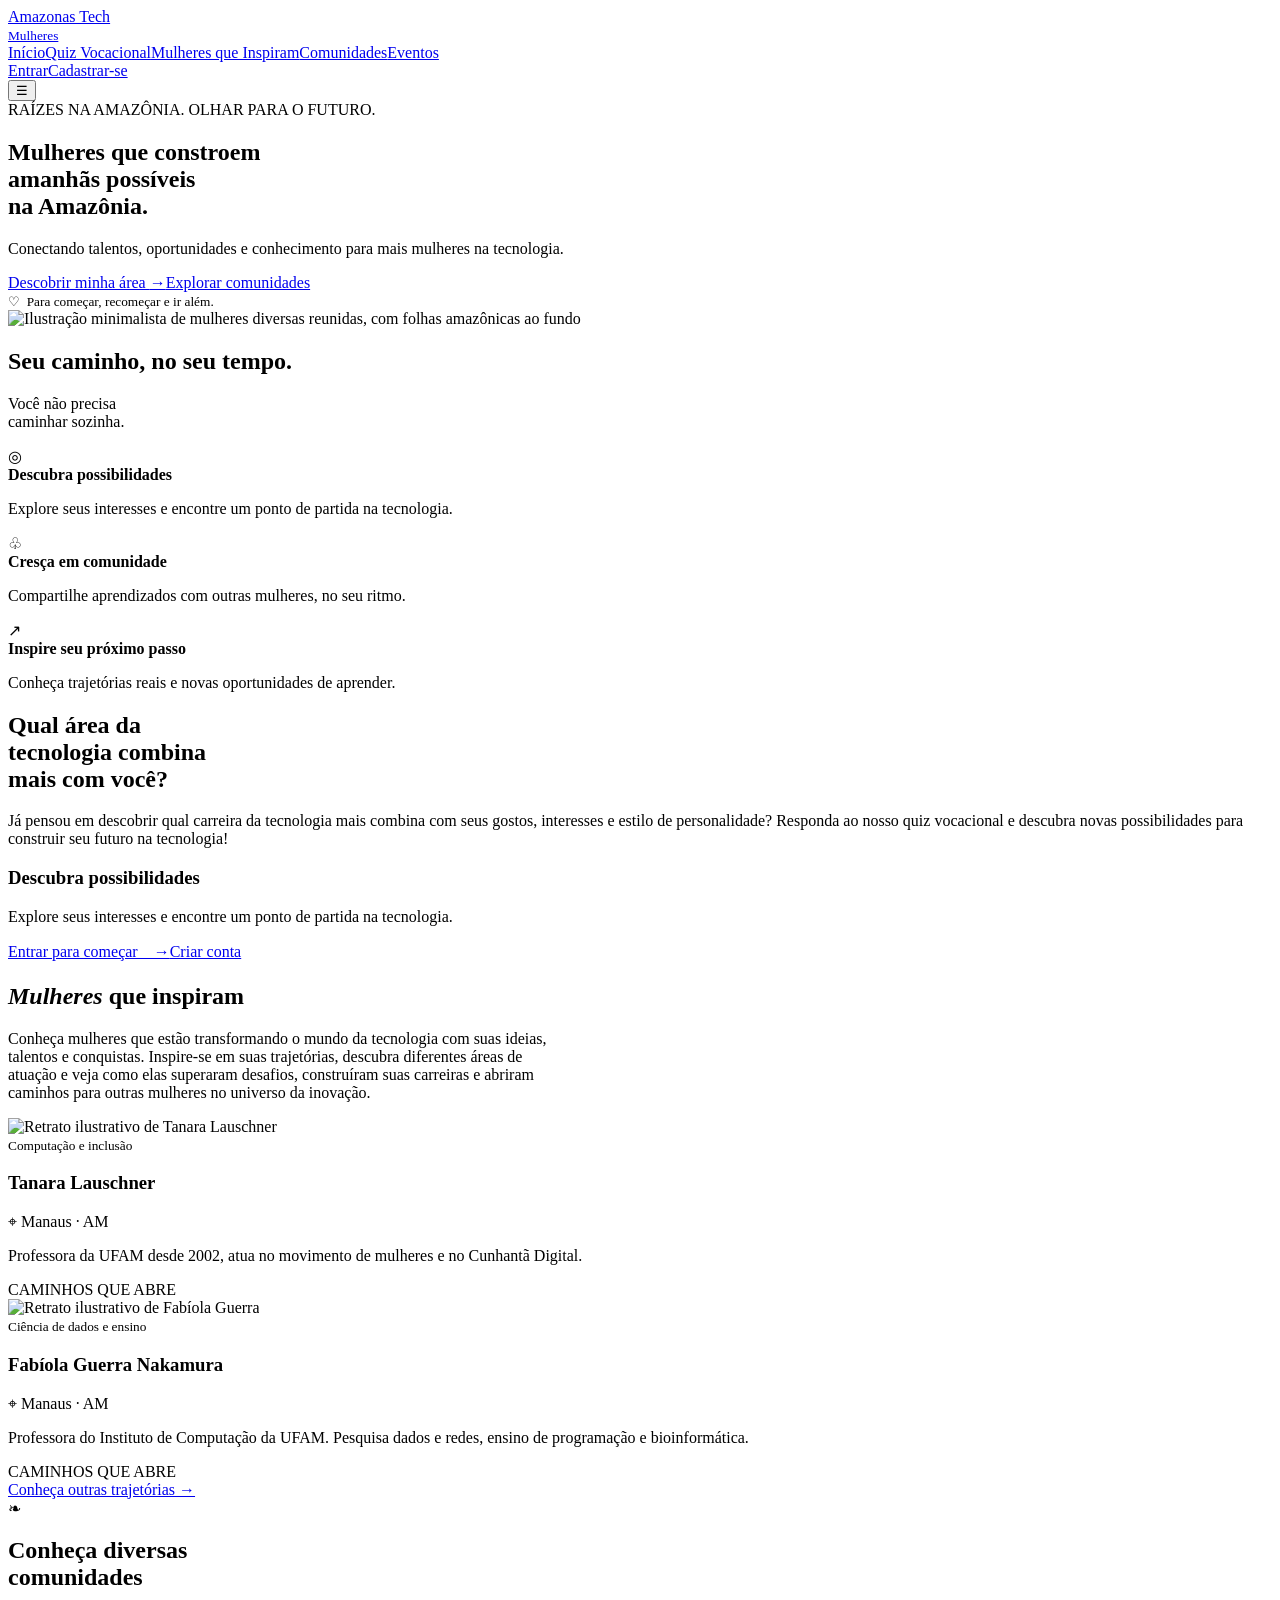
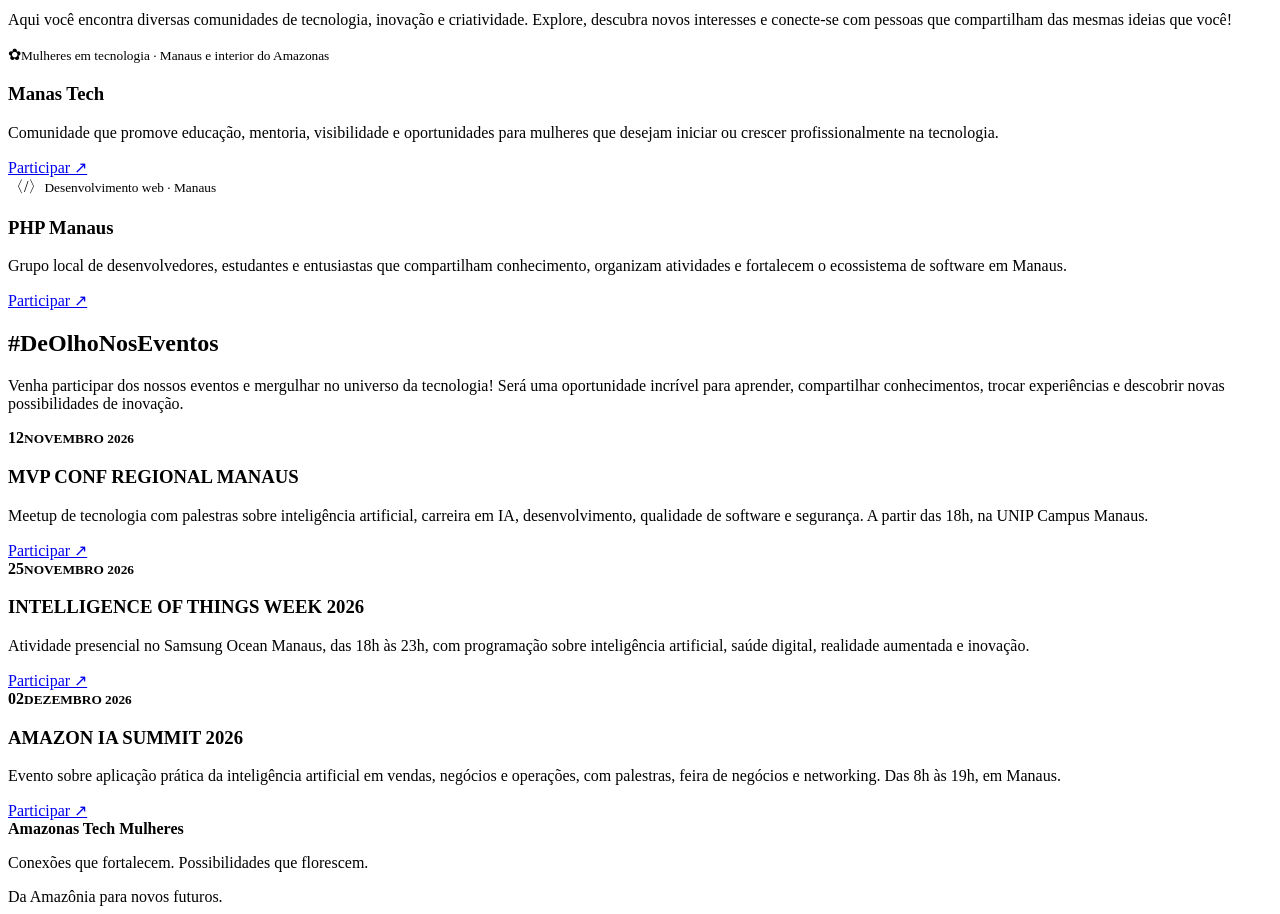
==== index.html @ 3b352f6e "Add files via upload" ====
<!DOCTYPE html>
<html lang="pt-BR">
<head>
  <meta charset="UTF-8"><meta name="viewport" content="width=device-width, initial-scale=1.0">
  <title>Amazonas Tech Mulheres</title><link rel="stylesheet" href="css/global.css">
<link rel="stylesheet" href="css/inicio.css">
  <script defer src="js/app.js"></script>
</head>
<body data-page="inicio">
<header class="site-header"><a class="brand" href="index.html" aria-label="Amazonas Tech Mulheres - início"><img src="assets/logo-mark.png" alt="" aria-hidden="true"><span class="brand-name">Amazonas Tech<br><small>Mulheres</small></span></a>
<nav class="main-nav"><a class="active" href="index.html">Início</a><a href="quiz.html">Quiz Vocacional</a><a href="mulheres.html">Mulheres que Inspiram</a><a href="comunidades.html">Comunidades</a><a href="eventos.html">Eventos</a></nav>
<div class="header-actions"><a class="login-link auth-link" href="login.html">Entrar</a><a class="btn btn-dark auth-link" href="cadastro.html">Cadastrar-se</a><button class="user-menu" hidden id="user-menu"></button></div><button class="mobile-toggle" aria-label="Abrir menu">☰</button></header>
<main>
<section class="hero-home">
  <div class="hero-copy"><span class="eyebrow">RAÍZES NA AMAZÔNIA. OLHAR PARA O FUTURO.</span><h1>Mulheres que constroem<br>amanhãs possíveis<br><strong>na Amazônia.</strong></h1><p>Conectando talentos, oportunidades e conhecimento para mais mulheres na tecnologia.</p><div class="hero-buttons"><a class="btn btn-gold" href="quiz.html">Descobrir minha área <span>→</span></a><a class="btn btn-outline" href="comunidades.html">Explorar comunidades</a></div><small class="soft-note">♡ &nbsp;Para começar, recomeçar e ir além.</small></div>
  <div class="hero-art"><img src="assets/hero-mulheres.png" alt="Ilustração minimalista de mulheres diversas reunidas, com folhas amazônicas ao fundo"></div>
</section>
<section class="path-strip"><div class="path-head"><h2>Seu caminho, no seu tempo.</h2><p>Você não precisa<br>caminhar sozinha.</p></div><div class="path-cards"><article><span>◎</span><div><b>Descubra possibilidades</b><p>Explore seus interesses e encontre um ponto de partida na tecnologia.</p></div></article><article><span>♧</span><div><b>Cresça em comunidade</b><p>Compartilhe aprendizados com outras mulheres, no seu ritmo.</p></div></article><article><span>↗</span><div><b>Inspire seu próximo passo</b><p>Conheça trajetórias reais e novas oportunidades de aprender.</p></div></article></div></section>
<section class="vocational-preview"><div><h2>Qual área da<br><strong>tecnologia</strong> combina<br>mais com <strong>você?</strong></h2><p>Já pensou em descobrir qual carreira da tecnologia mais combina com seus gostos, interesses e estilo de personalidade? Responda ao nosso quiz vocacional e descubra novas possibilidades para construir seu futuro na tecnologia!</p></div><div class="preview-card"><div><h3>Descubra possibilidades</h3><p>Explore seus interesses e encontre um ponto de partida na tecnologia.</p></div><div class="preview-actions"><a class="btn btn-dark auth-link" href="quiz.html">Entrar para começar　→</a><a class="btn btn-outline auth-link" href="cadastro.html">Criar conta</a></div></div></section>
<section class="inspire-section"><div class="section-heading"><h2><em>Mulheres</em> que inspiram</h2><p>Conheça mulheres que estão transformando o mundo da tecnologia com suas ideias,<br> talentos e conquistas. Inspire-se em suas trajetórias, descubra diferentes áreas de<br> atuação e veja como elas superaram desafios, construíram suas carreiras e abriram<br> caminhos para outras mulheres no universo da inovação.</p></div><div class="inspire-grid">
<article class="person-card"><div class="person-top"><img src="https://www.ufam.edu.br/images/Artigos/2025/06-Junho/profa_Tanara.jpg" loading="lazy" alt="Retrato ilustrativo de Tanara Lauschner"></div><div class="person-body"><small>Computação e inclusão</small><h3>Tanara Lauschner</h3><p>⌖ Manaus · AM</p><p>Professora da UFAM desde 2002, atua no movimento de mulheres e no Cunhantã Digital.</p><div class="tag-box">CAMINHOS QUE ABRE</div></div></article>
<article class="person-card"><div class="person-top"><img src="https://numeros.icomp.ufam.edu.br/public/avatar/user-17.jpg" loading="lazy" alt="Retrato ilustrativo de Fabíola Guerra"></div><div class="person-body"><small>Ciência de dados e ensino</small><h3>Fabíola Guerra Nakamura</h3><p>⌖ Manaus · AM</p><p>Professora do Instituto de Computação da UFAM. Pesquisa dados e redes, ensino de programação e bioinformática.</p><div class="tag-box">CAMINHOS QUE ABRE</div></div></article>
</div><a class="text-link" href="mulheres.html">Conheça outras trajetórias →</a></section>
<section class="community-feature botanical-panel"><div class="feature-leaf">❧</div><div class="feature-copy"><h2>Conheça <strong>diversas</strong><br>comunidades</h2><p>Aqui você encontra diversas comunidades de tecnologia, inovação e criatividade. Explore, descubra novos interesses e conecte-se com pessoas que compartilham das mesmas ideias que você!</p></div><div class="mini-community"><article><span>✿</span><small>Mulheres em tecnologia · Manaus e interior do Amazonas</small><h3>Manas Tech</h3><p>Comunidade que promove educação, mentoria, visibilidade e oportunidades para mulheres que desejam iniciar ou crescer profissionalmente na tecnologia.</p><a href="https://manastech.com.br/" target="_blank" rel="noopener">Participar ↗</a></article><article><span>〈/〉</span><small>Desenvolvimento web · Manaus</small><h3>PHP Manaus</h3><p>Grupo local de desenvolvedores, estudantes e entusiastas que compartilham conhecimento, organizam atividades e fortalecem o ecossistema de software em Manaus.</p><a href="https://phpmanaus.com.br/" target="_blank" rel="noopener">Participar ↗</a></article></div></section>
<section class="events-feature botanical-panel"><div class="events-title"><h2>#DeOlho<span>NosEventos</span></h2><p>Venha participar dos nossos eventos e mergulhar no universo da tecnologia! Será uma oportunidade incrível para aprender, compartilhar conhecimentos, trocar experiências e descobrir novas possibilidades de inovação.</p></div><div class="event-ribbon"><b>12<small>NOVEMBRO 2026</small></b><div><h3>MVP CONF REGIONAL MANAUS</h3><p>Meetup de tecnologia com palestras sobre inteligência artificial, carreira em IA, desenvolvimento, qualidade de software e segurança. A partir das 18h, na UNIP Campus Manaus.</p></div><a class="btn btn-dark" href="https://portal.mvpconf.com.br/regional/manaus/novembro-2026/register" target="_blank" rel="noopener">Participar ↗</a></div><div class="event-ribbon"><b>25<small>NOVEMBRO 2026</small></b><div><h3>INTELLIGENCE OF THINGS WEEK 2026</h3><p>Atividade presencial no Samsung Ocean Manaus, das 18h às 23h, com programação sobre inteligência artificial, saúde digital, realidade aumentada e inovação.</p></div><a class="btn btn-dark" href="https://oceanbrasil.com/atividades/5330-INTELLIGENCE-OF-THINGS-WEEK-2026" target="_blank" rel="noopener">Participar ↗</a></div><div class="event-ribbon"><b>02<small>DEZEMBRO 2026</small></b><div><h3>AMAZON IA SUMMIT 2026</h3><p>Evento sobre aplicação prática da inteligência artificial em vendas, negócios e operações, com palestras, feira de negócios e networking. Das 8h às 19h, em Manaus.</p></div><a class="btn btn-dark" href="https://www.sympla.com.br/evento/amazon-ia-summit-2026/3591322" target="_blank" rel="noopener">Participar ↗</a></div></section>
</main><footer class="site-footer"><div><b>Amazonas Tech Mulheres</b><p>Conexões que fortalecem. Possibilidades que florescem.</p></div><span>Da Amazônia para novos futuros.</span></footer>
</body></html>
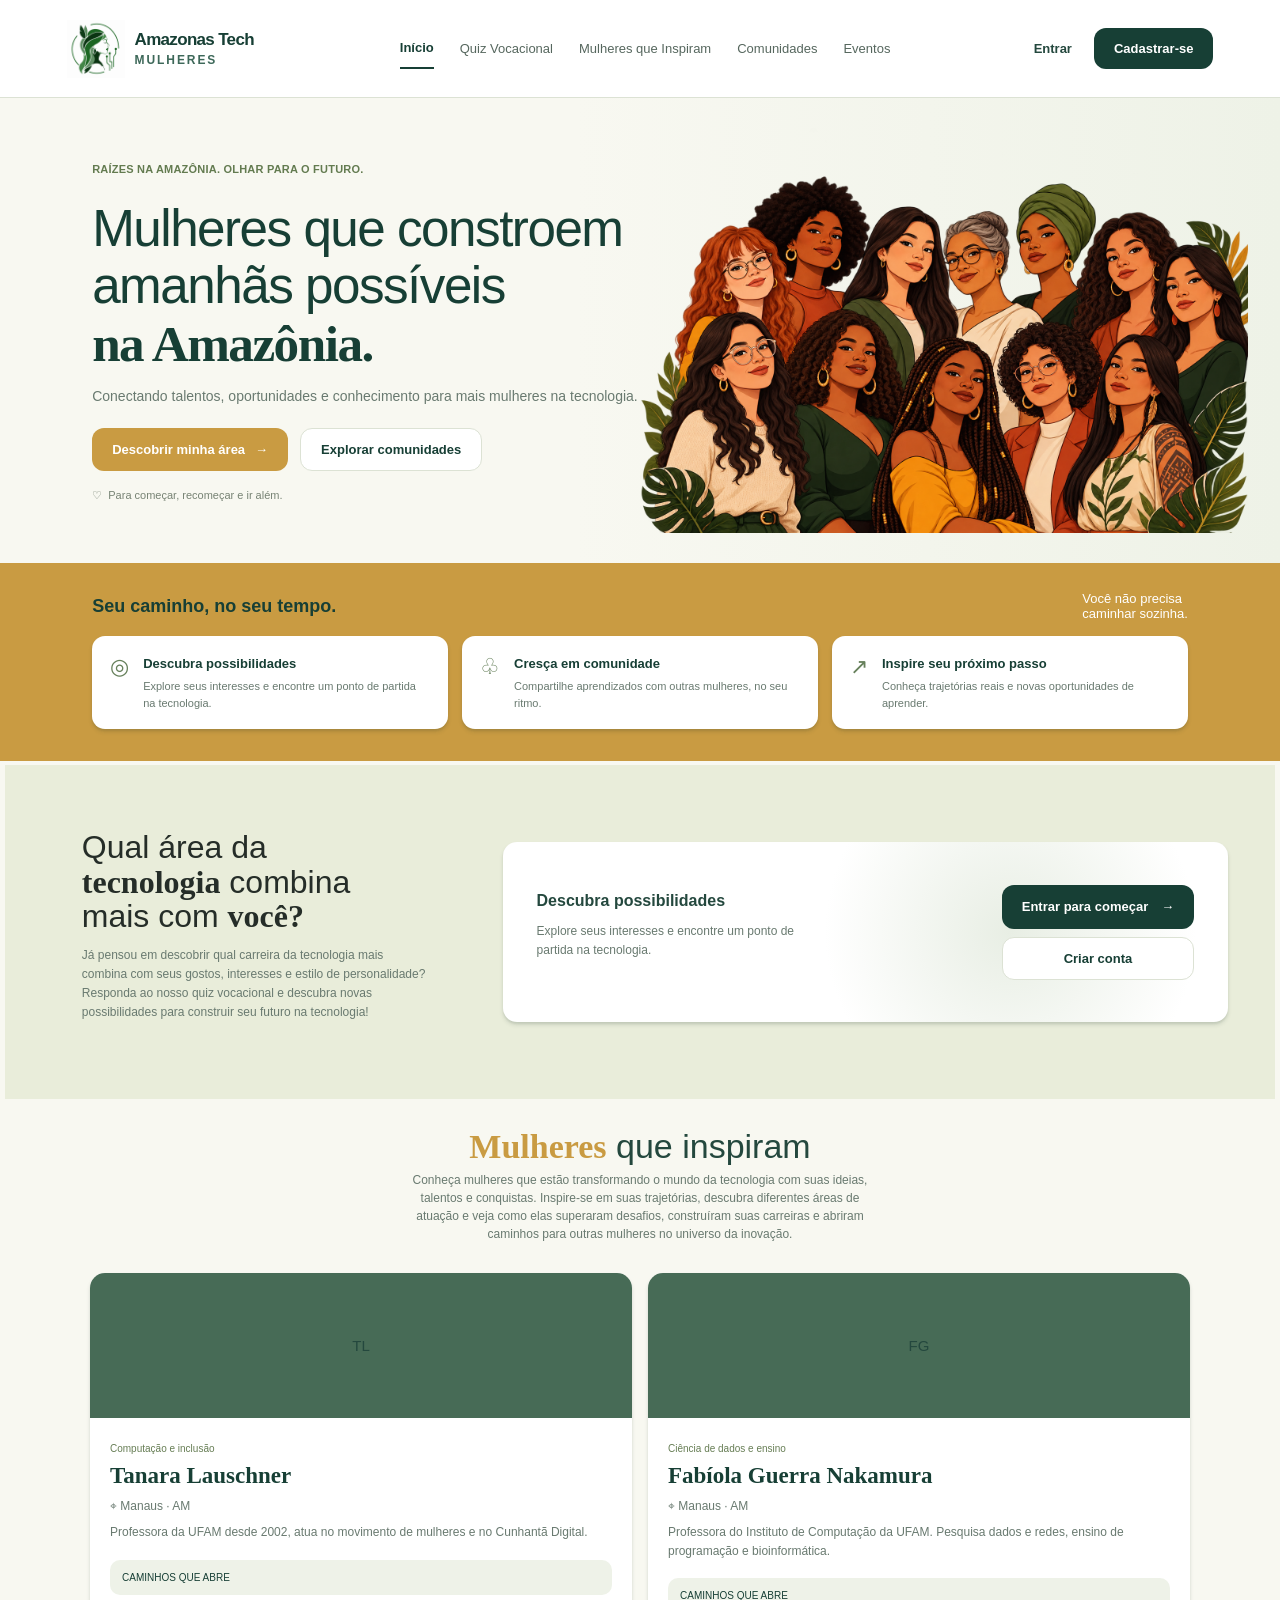
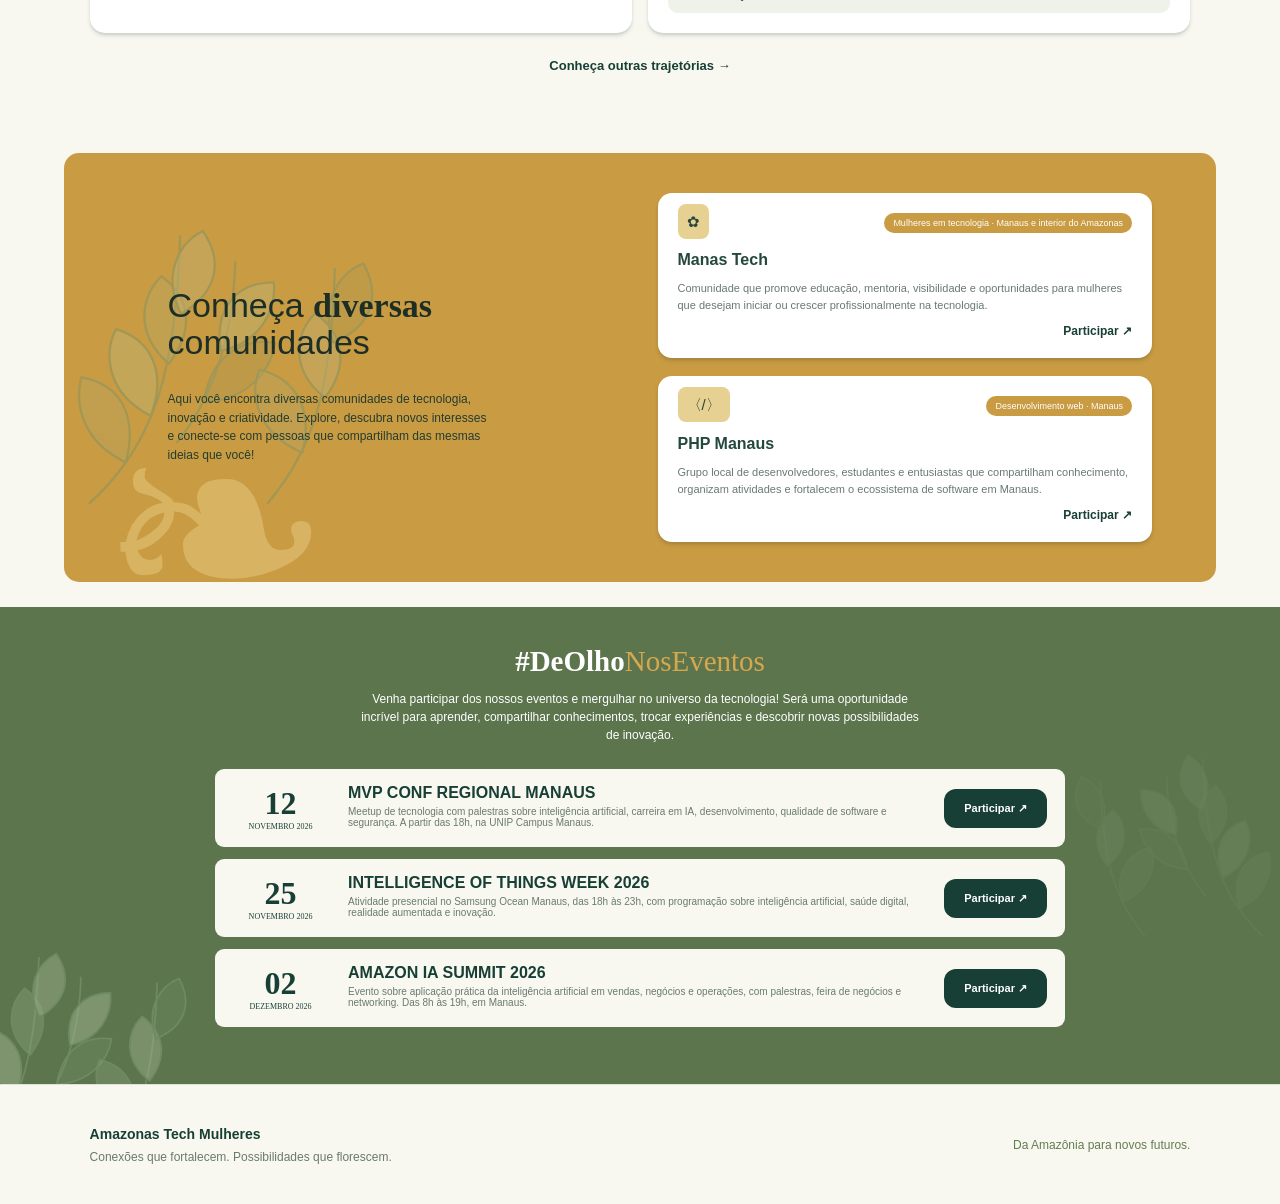
==== commit ca001214: "Add files via upload" ====
--- a/index.html
+++ b/index.html
@@ -2,18 +2,18 @@
 <html lang="pt-BR">
 <head>
   <meta charset="UTF-8"><meta name="viewport" content="width=device-width, initial-scale=1.0">
-  <title>Amazonas Tech Mulheres</title><link rel="stylesheet" href="css/global.css">
-<link rel="stylesheet" href="css/inicio.css">
-  <script defer src="js/app.js"></script>
+  <title>Amazonas Tech Mulheres</title><link rel="stylesheet" href="global.css">
+<link rel="stylesheet" href="inicio.css">
+  <script defer src="app.js"></script>
 </head>
 <body data-page="inicio">
-<header class="site-header"><a class="brand" href="index.html" aria-label="Amazonas Tech Mulheres - início"><img src="assets/logo-mark.png" alt="" aria-hidden="true"><span class="brand-name">Amazonas Tech<br><small>Mulheres</small></span></a>
+<header class="site-header"><a class="brand" href="index.html" aria-label="Amazonas Tech Mulheres - início"><img src="logo-mark.png" alt="" aria-hidden="true"><span class="brand-name">Amazonas Tech<br><small>Mulheres</small></span></a>
 <nav class="main-nav"><a class="active" href="index.html">Início</a><a href="quiz.html">Quiz Vocacional</a><a href="mulheres.html">Mulheres que Inspiram</a><a href="comunidades.html">Comunidades</a><a href="eventos.html">Eventos</a></nav>
 <div class="header-actions"><a class="login-link auth-link" href="login.html">Entrar</a><a class="btn btn-dark auth-link" href="cadastro.html">Cadastrar-se</a><button class="user-menu" hidden id="user-menu"></button></div><button class="mobile-toggle" aria-label="Abrir menu">☰</button></header>
 <main>
 <section class="hero-home">
   <div class="hero-copy"><span class="eyebrow">RAÍZES NA AMAZÔNIA. OLHAR PARA O FUTURO.</span><h1>Mulheres que constroem<br>amanhãs possíveis<br><strong>na Amazônia.</strong></h1><p>Conectando talentos, oportunidades e conhecimento para mais mulheres na tecnologia.</p><div class="hero-buttons"><a class="btn btn-gold" href="quiz.html">Descobrir minha área <span>→</span></a><a class="btn btn-outline" href="comunidades.html">Explorar comunidades</a></div><small class="soft-note">♡ &nbsp;Para começar, recomeçar e ir além.</small></div>
-  <div class="hero-art"><img src="assets/hero-mulheres.png" alt="Ilustração minimalista de mulheres diversas reunidas, com folhas amazônicas ao fundo"></div>
+  <div class="hero-art"><img src="hero-mulheres.png" alt="Ilustração minimalista de mulheres diversas reunidas, com folhas amazônicas ao fundo"></div>
 </section>
 <section class="path-strip"><div class="path-head"><h2>Seu caminho, no seu tempo.</h2><p>Você não precisa<br>caminhar sozinha.</p></div><div class="path-cards"><article><span>◎</span><div><b>Descubra possibilidades</b><p>Explore seus interesses e encontre um ponto de partida na tecnologia.</p></div></article><article><span>♧</span><div><b>Cresça em comunidade</b><p>Compartilhe aprendizados com outras mulheres, no seu ritmo.</p></div></article><article><span>↗</span><div><b>Inspire seu próximo passo</b><p>Conheça trajetórias reais e novas oportunidades de aprender.</p></div></article></div></section>
 <section class="vocational-preview"><div><h2>Qual área da<br><strong>tecnologia</strong> combina<br>mais com <strong>você?</strong></h2><p>Já pensou em descobrir qual carreira da tecnologia mais combina com seus gostos, interesses e estilo de personalidade? Responda ao nosso quiz vocacional e descubra novas possibilidades para construir seu futuro na tecnologia!</p></div><div class="preview-card"><div><h3>Descubra possibilidades</h3><p>Explore seus interesses e encontre um ponto de partida na tecnologia.</p></div><div class="preview-actions"><a class="btn btn-dark auth-link" href="quiz.html">Entrar para começar　→</a><a class="btn btn-outline auth-link" href="cadastro.html">Criar conta</a></div></div></section>
--- a/global.css
+++ b/global.css
@@ -0,0 +1,147 @@
+/* Estilos compartilhados */
+@import url("https://fonts.googleapis.com/css2?family=DM+Sans:wght@400;500;600;700&family=Playfair+Display:wght@700;800&display=swap");
+
+:root {--cream:#f8f8f1;--green:#173f35;--green2:#3d6859;--sage:#819b70;--pale:#e9edda;--gold:#c99b42;--gold-dark:#bd841d;--text:#24483e;--muted:#697a70;--line:#dce2d4;--white:#fff;--shadow:0 3px 4px #172e261f,0 2px 2px #172e2614}
+
+* {box-sizing:border-box}
+
+html {scroll-behavior:smooth}
+
+body {margin:0;background:var(--cream);color:var(--text);font-family:"DM Sans",Arial,sans-serif;font-size:15px}
+
+a {color:inherit;text-decoration:none}
+
+button,
+input {font:inherit}
+
+.site-header {height:98px;background:#fff;border-bottom:1px solid var(--line);display:flex;align-items:center;justify-content:space-between;padding:0 5.2%;gap:25px;position:relative;z-index:5}
+
+.brand {display:flex;align-items:center;gap:10px;min-width:190px;max-width:230px;color:var(--green);flex:none}
+
+.brand img {display:block;width:58px;height:58px;flex:none;object-fit:contain}
+
+.brand-name {font-family:"DM Sans",Arial,sans-serif;font-size:17px;line-height:1.05;font-weight:800;letter-spacing:-.04em;color:var(--green);white-space:nowrap}
+.brand-name small {display:block;font-size:12px;letter-spacing:.16em;text-transform:uppercase;font-weight:700;margin-top:5px;color:var(--green2)}
+
+.main-nav {display:flex;align-items:center;gap:26px}
+
+.main-nav a {font-size:13px;color:#56675e;padding:12px 0;white-space:nowrap}
+
+.main-nav a.active {font-weight:700;color:var(--green);border-bottom:2px solid var(--green)}
+
+.header-actions {display:flex;align-items:center;gap:22px;white-space:nowrap}
+
+.login-link {font-weight:600;font-size:13px}
+
+.btn {border:0;border-radius:12px;padding:13px 20px;display:inline-flex;align-items:center;justify-content:center;gap:10px;font-weight:600;font-size:13px;cursor:pointer;transition:.2s}
+
+.btn:hover {transform:translateY(-1px);filter:brightness(.98)}
+
+.btn-dark {background:var(--green);color:white}
+
+.btn-gold {background:var(--gold);color:#fff}
+
+.btn-outline {background:#fff;color:var(--green);border:1px solid var(--line)}
+
+.btn-sage {background:#819b70;color:#102c23}
+
+.btn-block {width:100%;margin-top:12px}
+
+.user-menu {border:0;background:var(--pale);color:var(--green);padding:12px 18px;border-radius:30px;font-weight:700;cursor:pointer;white-space:nowrap}
+.site-header.is-authenticated .header-actions > .auth-link {display:none}
+.site-header.is-authenticated .header-actions {margin-left:auto}
+.user-menu:hover {background:#dfe7d1}
+
+.mobile-toggle {display:none;background:none;border:0;font-size:25px;color:var(--green)}
+
+.eyebrow {font-size:11px;font-weight:700;color:#637b50;letter-spacing:.02em}
+
+.site-footer {min-height:120px;border-top:1px solid var(--line);display:flex;justify-content:space-between;align-items:center;padding:25px 7%;color:var(--muted);font-size:12px}
+
+.site-footer b {font-size:14px;color:var(--green)}
+
+.site-footer p {margin:8px 0 0}
+
+.site-footer>span {color:#637c50}
+
+h1 strong,
+h2 strong {font-family:"Playfair Display",serif;font-weight:800}
+
+.hero-buttons {display:flex;gap:12px;margin-top:24px}
+
+.soft-note {display:block;margin-top:18px;color:#778374;font-size:11px}
+
+.person-card {background:#fff;border-radius:15px;overflow:hidden;box-shadow:var(--shadow)}
+
+.person-top {height:145px;background:#476b56;display:flex;justify-content:center;align-items:center}
+
+.person-top img {width:112px;height:112px;object-fit:cover;border-radius:50%;border:3px solid #fff}
+
+.person-body {padding:20px}
+
+.person-body>small {font-size:10px;color:#667d54}
+
+.person-body h3 {font-family:"Playfair Display",serif;font-size:23px;margin:8px 0;color:var(--green)}
+
+.person-body p {font-size:12px;line-height:1.55;color:var(--muted);margin:7px 0}
+
+.tag-box {background:#eef2e8;border-radius:10px;padding:12px;margin-top:18px;font-size:10px;color:var(--green)}
+
+.tag-box p {margin-bottom:0;color:var(--text)}
+
+.pill {display:inline-block;border-radius:30px;background:#dfe8d7;padding:9px 14px;font-size:12px;font-weight:700;color:#637b50}
+
+.notice {background:#f8efd8;color:#8a5b12;border-radius:12px;padding:16px;font-size:12px;line-height:1.5;margin-top:20px}
+
+.progress-track {grid-column:1/-1;height:6px;border-radius:10px;background:#dce2d4;overflow:hidden}
+
+.progress-track span {display:block;height:100%;width:4%;background:var(--gold);border-radius:10px;transition:width .2s}
+
+.answer-list {display:grid;gap:12px}
+
+.answer-option {width:100%;border:1px solid var(--line);background:#fff;border-radius:13px;padding:17px 16px;display:flex;align-items:center;gap:15px;text-align:left;color:var(--text);cursor:pointer;min-height:62px}
+
+.answer-option:before {content:"";width:20px;height:20px;border:2px solid #91a294;border-radius:50%;flex:none}
+
+.answer-option.selected {background:#fff2dc;border:1.5px solid var(--gold-dark)}
+
+.answer-option.selected:before {content:"✓";display:grid;place-items:center;background:var(--gold-dark);border-color:var(--gold-dark);color:white;font-size:13px}
+
+.gold-page-hero {background:#c8932b;color:white;padding:35px 6.5% 25px}
+
+.gold-page-hero .eyebrow {color:#fff4dc}
+
+.gold-page-hero h1 {font-size:clamp(38px,5vw,62px);font-weight:400;margin:18px 0}
+
+.gold-page-hero p {font-size:16px;margin:0;line-height:1.5}
+
+@media (max-width:1000px) {
+.site-header {padding:0 3%;gap:12px}
+.brand {min-width:0;max-width:210px}
+.main-nav {gap:12px}
+.main-nav a {font-size:11px}
+.header-actions {gap:10px}
+}
+
+@media (max-width:720px) {
+.site-header {height:76px;padding:0 5%}
+.brand img {width:48px;height:48px}
+.brand-name {font-size:15px}
+.brand-name small {font-size:10px}
+.main-nav {display:none;position:absolute;top:76px;left:0;right:0;background:white;padding:15px 6%;box-shadow:var(--shadow);flex-direction:column;align-items:flex-start}
+.main-nav.open {display:flex}
+.main-nav a {font-size:14px}
+.header-actions .login-link,
+.header-actions>.btn {display:none}
+.mobile-toggle {display:block}
+.hero-buttons {flex-wrap:wrap}
+.answer-option {font-size:13px;padding:14px}
+.gold-page-hero {padding:30px 6%}
+.gold-page-hero h1 {font-size:39px}
+.site-footer {padding:22px 6%;gap:20px;align-items:flex-start;flex-direction:column}
+.site-footer>span {font-size:11px}
+}
+
+
+/* Ícone compartilhado das telas de acesso e do quiz */
+.key-icon {width:55px;height:55px;border-radius:20px;background:#f8efd9;color:var(--gold-dark);display:grid;place-items:center;font-size:25px}
--- a/inicio.css
+++ b/inicio.css
@@ -0,0 +1,136 @@
+/* Estilos da página: inicio */
+.hero-home {min-height:465px;display:grid;grid-template-columns:1fr 1fr;align-items:center;padding:55px 7.2%;position:relative;overflow:hidden;background:linear-gradient(90deg,#f8f8f1 0%,#f8f8f1 45%,#eef2e7 100%)}
+
+.hero-copy {grid-column:1;z-index:2;max-width:610px}
+
+.hero-copy h1 {font-size:clamp(35px,4vw,52px);line-height:1.12;font-weight:400;margin:24px 0 16px;letter-spacing:-1.5px;color:var(--green)}
+
+.hero-copy p {font-size:14px;color:var(--muted);max-width:570px}
+
+.hero-art {position:absolute;inset:0 0 0 50%;display:flex;align-items:center;justify-content:center;padding:18px 2.5% 18px 0;box-sizing:border-box;z-index:1;overflow:hidden}.hero-art img{display:block;width:100%;height:100%;object-fit:contain;object-position:center center;mix-blend-mode:multiply;mask-image:none;}
+
+.leaf-illustration {display:none}
+
+.circuit {position:absolute;width:150px;height:210px;border:5px solid #8ba17b;border-left:0;border-bottom:0;border-radius:0 30px 0 0;right:5%;top:20%}
+
+.path-strip {background:var(--gold);padding:28px 7.2% 32px;color:var(--green)}
+
+.path-head {display:flex;justify-content:space-between;align-items:center}
+
+.path-head h2 {font-size:18px;margin:0}
+
+.path-head p {font-size:13px;color:#fff;margin:0}
+
+.path-cards {display:grid;grid-template-columns:repeat(3,1fr);gap:14px;margin-top:15px}
+
+.path-cards article {background:#fff;border-radius:13px;padding:18px;display:flex;gap:14px;box-shadow:var(--shadow)}
+
+.path-cards article>span {font-size:22px;color:#67815c}
+
+.path-cards b {font-size:13px}
+
+.path-cards p {font-size:11px;color:var(--muted);margin:7px 0 0;line-height:1.5}
+
+.vocational-preview {background:var(--pale);margin:4px 5px 0;padding:65px 6%;display:grid;grid-template-columns:35% 65%;gap:30px;align-items:center;min-height:330px}
+
+.vocational-preview h2 {font-size:32px;line-height:1.08;font-weight:400;color:#252d28;margin:0}
+
+.vocational-preview p {font-size:12px;color:var(--muted);line-height:1.6;max-width:350px}
+
+.preview-card {background:#fff;border-radius:14px;box-shadow:var(--shadow);min-height:180px;padding:34px;display:flex;justify-content:space-between;align-items:center;background-image:radial-gradient(circle at 70% 50%,#e8eee4 0,transparent 36%)}
+
+.preview-card h3 {font-size:16px;margin:0}
+
+.preview-card p {max-width:270px}
+
+.preview-actions {display:flex;flex-direction:column;gap:8px;min-width:180px}
+
+.inspire-section {padding:28px 6% 55px}
+
+.section-heading {text-align:center;margin-bottom:30px}
+
+.section-heading h2 {font-size:34px;font-weight:400;margin:0 0 5px}
+
+.section-heading em {font-family:"Playfair Display",serif;color:var(--gold);font-style:normal;font-weight:800}
+
+.section-heading p {font-size:12px;color:var(--muted);line-height:1.5;margin:0}
+
+.inspire-grid {display:grid;grid-template-columns:repeat(2,1fr);gap:16px;max-width:1100px;margin:auto}
+
+.text-link {display:block;text-align:center;color:var(--green);font-size:13px;font-weight:700;margin:25px}
+
+.community-feature {margin:0 5% 25px;background:var(--gold);border-radius:15px;padding:40px 5%;display:grid;grid-template-columns:1fr 1fr;gap:35px;align-items:center;position:relative;overflow:hidden}.community-feature:before{content:"";position:absolute;inset:0 auto 0 0;width:34%;background:url("folhas.svg") left center/contain no-repeat;opacity:.65;pointer-events:none}
+
+.feature-leaf {position:absolute;font-size:280px;color:#e4c77e;opacity:.55;left:3%;bottom:-110px}
+
+.feature-copy {position:relative;z-index:1;padding-left:8%}
+
+.feature-copy h2 {font-size:34px;font-weight:400;line-height:1.1;color:#1d2e26}
+
+.feature-copy p {font-size:12px;line-height:1.55;max-width:320px;color:#243d30}
+
+.mini-community {display:grid;gap:18px}
+
+.mini-community article {background:#fff;border-radius:14px;padding:20px;box-shadow:var(--shadow);position:relative}
+
+.mini-community article>span {background:#e6d092;border-radius:8px;padding:9px}
+
+.mini-community article>small {float:right;background:var(--gold);color:#fff;border-radius:15px;padding:5px 9px;font-size:9px}
+
+.mini-community h3 {font-size:16px;margin:20px 0 5px}
+
+.mini-community p {font-size:11px;color:var(--muted);line-height:1.5}
+
+.mini-community a {display:block;text-align:right;font-size:12px;font-weight:700;color:var(--green)}
+
+.events-feature {background:#5c754d url("folhas.svg") left -50px bottom -95px/300px auto no-repeat;padding:38px 8% 45px;color:#fff;position:relative}.events-feature:after{content:"";position:absolute;right:0;top:0;width:260px;height:100%;background:url("folhas.svg") right center/contain no-repeat;opacity:.28;transform:scaleX(-1);pointer-events:none}.events-feature>*{position:relative;z-index:1}
+
+.events-title {text-align:center;max-width:560px;margin:0 auto 25px}
+
+.events-title h2 {font-family:"Playfair Display",serif;font-size:29px;margin:0}
+
+.events-title h2 span {font-family:"DM Sans";font-weight:400;color:#d6a84e}
+
+.events-title p {font-size:12px;line-height:1.5}
+
+.event-ribbon {background:#f8f8f1;color:var(--green);border-radius:9px;margin:12px auto;max-width:850px;min-height:78px;display:grid;grid-template-columns:95px 1fr auto;align-items:center;gap:20px;padding:10px 18px}
+
+.event-ribbon>b {font-family:"Playfair Display";font-size:32px;text-align:center}
+
+.event-ribbon b small {display:block;font:8px "DM Sans"}
+
+.event-ribbon h3 {font-size:16px;margin:0}
+
+.event-ribbon p {font-size:10px;color:var(--muted);margin:4px 0}
+
+.event-ribbon .btn {font-size:11px}
+
+@media (max-width:720px) {
+.hero-home {min-height:auto;padding:55px 7%;grid-template-columns:1fr}.hero-art{inset:0 0 0 42%;padding:18px 2% 18px 0;opacity:.18}.hero-art img{width:100%;object-fit:contain;mask-image:none;}
+.hero-copy {grid-column:1}
+.hero-art {inset:0 0 0 42%;opacity:.18}
+.hero-copy h1 {font-size:39px}.hero-art img{object-position:65% center}
+.path-strip {padding:25px 6%}
+.path-head p {display:none}
+.path-cards {grid-template-columns:1fr}
+.vocational-preview {grid-template-columns:1fr;padding:40px 7%;gap:15px}
+.preview-card {padding:24px;display:block}
+.preview-actions {margin-top:15px}
+.inspire-grid,
+.community-feature {grid-template-columns:1fr}
+.community-feature {margin:0 4%;padding:30px 6%}
+.feature-copy {padding:0}
+.feature-leaf {font-size:150px}
+.events-feature {padding:30px 5%}
+.event-ribbon {grid-template-columns:65px 1fr;gap:10px}
+.event-ribbon .btn {grid-column:1/-1}
+}
+
+/* No celular, a ilustração das mulheres ganha um espaço próprio em vez de ficar apagada atrás do texto. */
+@media (max-width:720px) {
+ .hero-home {display:flex;flex-direction:column;align-items:stretch;gap:12px;padding:38px 7% 28px}
+ .hero-copy {max-width:none;width:100%}
+ .hero-art {position:relative;inset:auto;width:100%;height:clamp(190px,58vw,270px);padding:0;opacity:1;overflow:hidden;justify-content:center}
+ .hero-art img {width:100%;height:100%;object-fit:contain;object-position:center center;mix-blend-mode:multiply}
+ .hero-copy h1 {font-size:clamp(32px,9vw,39px)}
+}
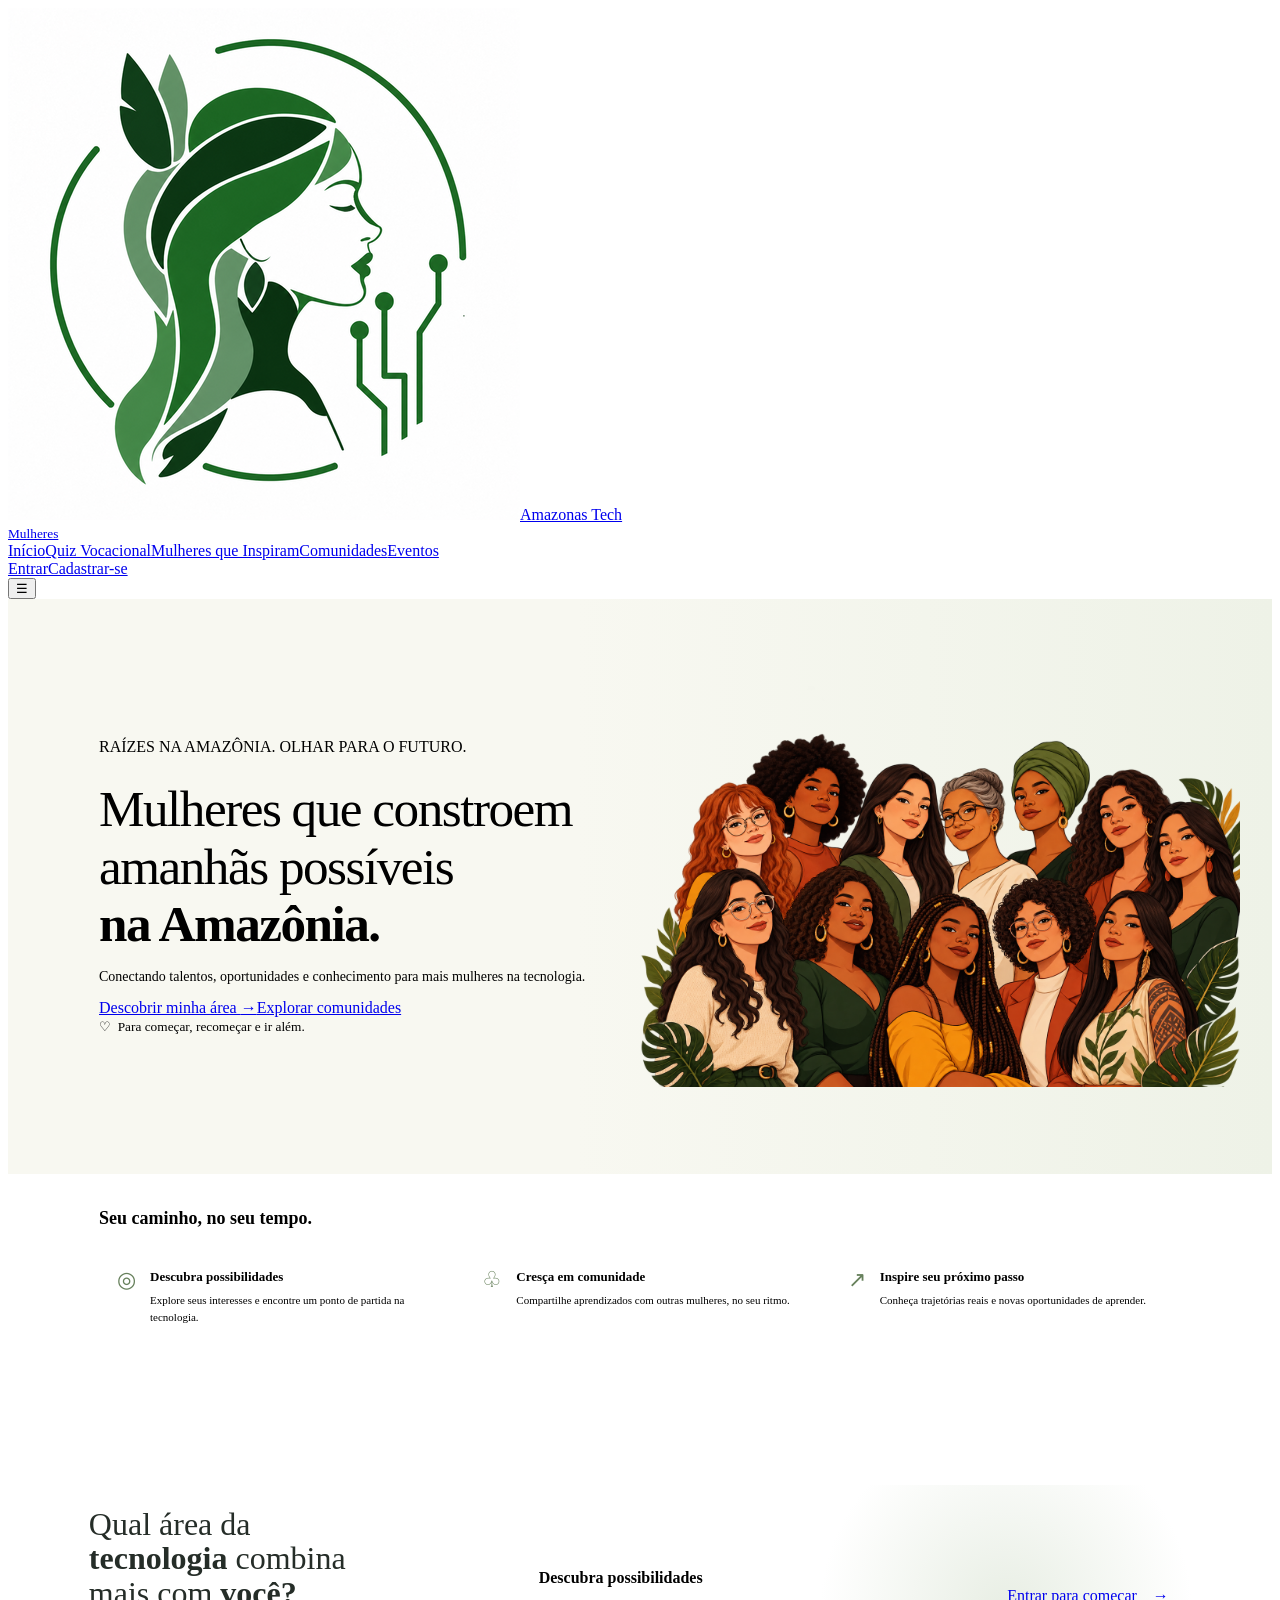
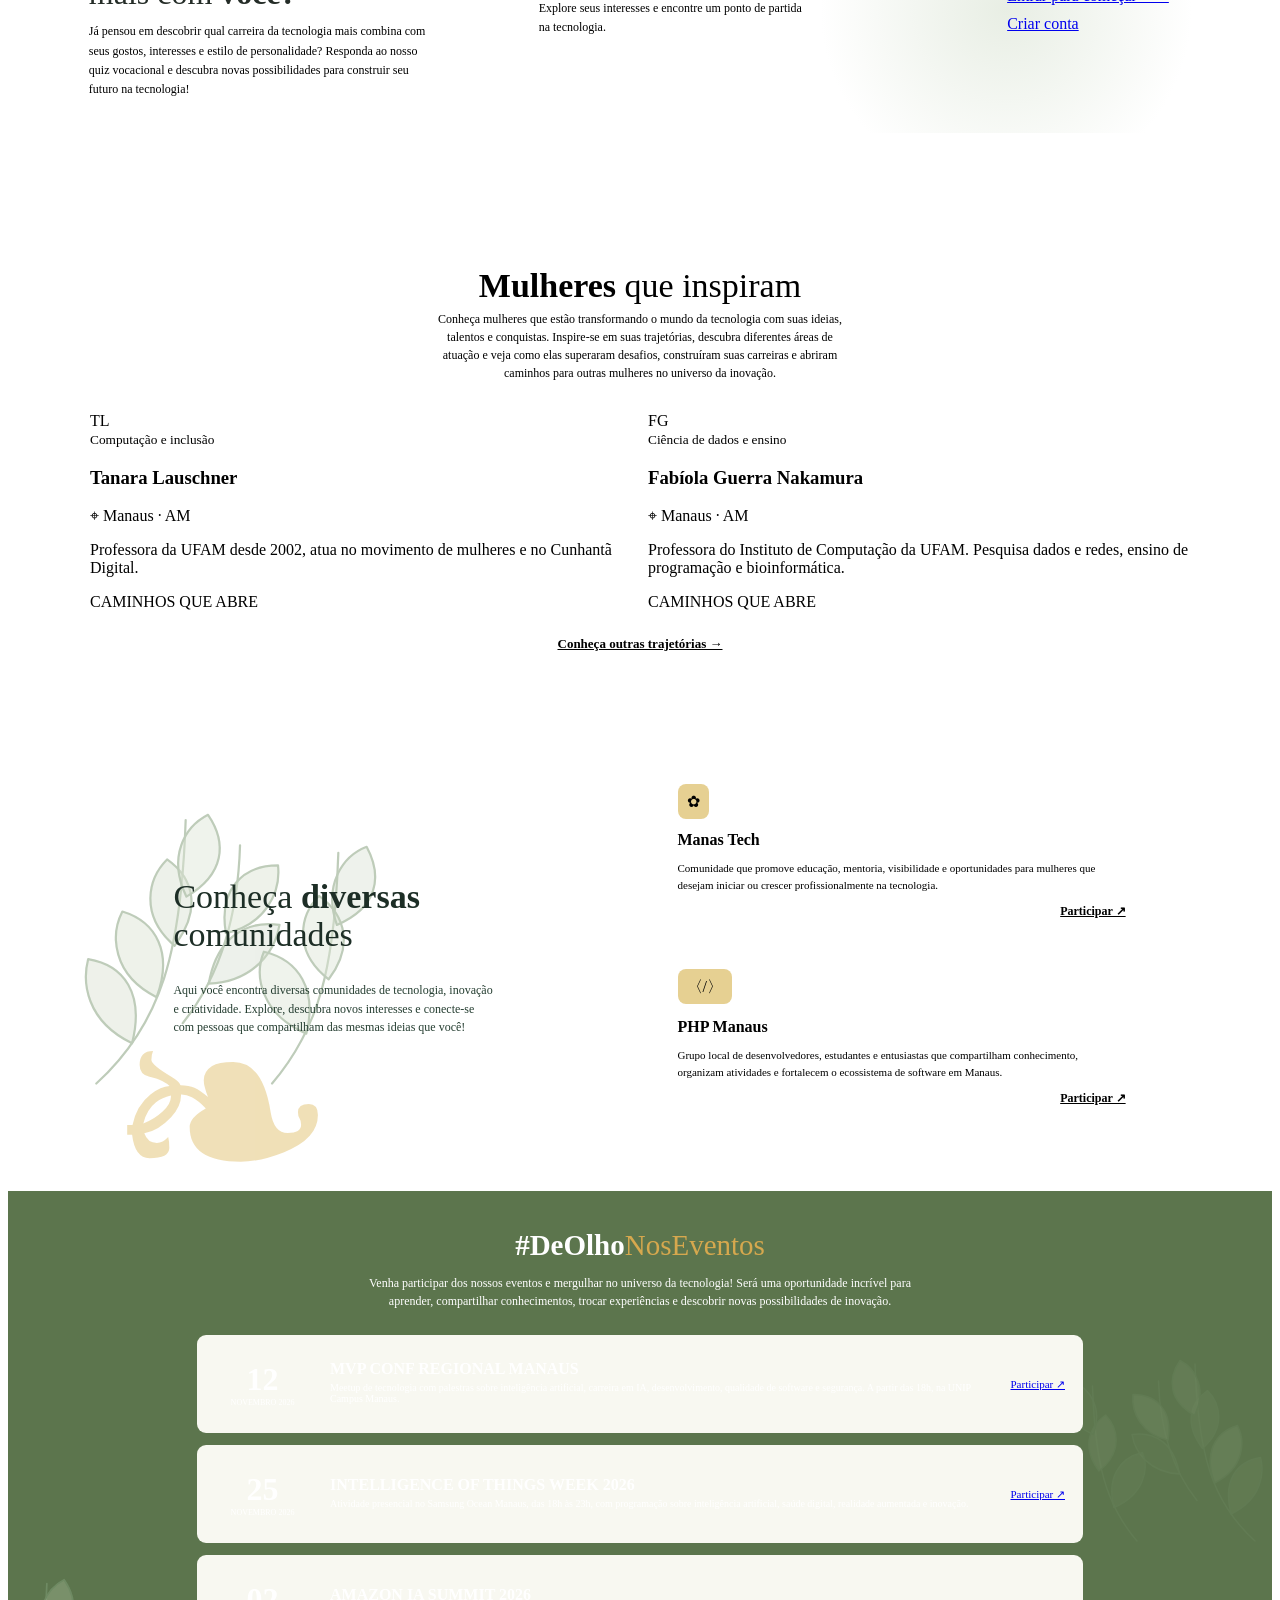
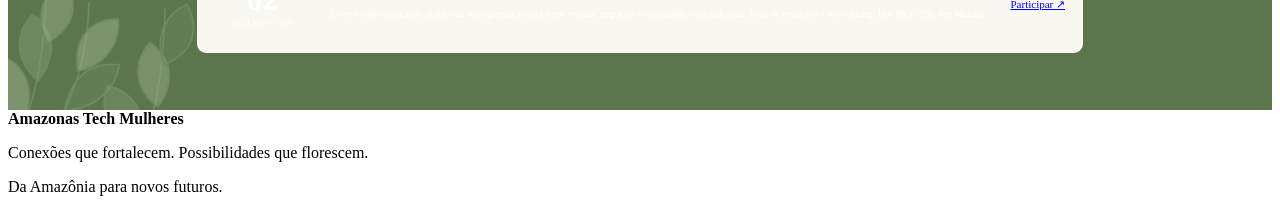
==== commit 7305bacf: "Change stylesheet link from global.css to inicio.css" ====
--- a/index.html
+++ b/index.html
@@ -2,7 +2,7 @@
 <html lang="pt-BR">
 <head>
   <meta charset="UTF-8"><meta name="viewport" content="width=device-width, initial-scale=1.0">
-  <title>Amazonas Tech Mulheres</title><link rel="stylesheet" href="global.css">
+  <title>Amazonas Tech Mulheres</title><link rel="stylesheet" href="inicio.css">
 <link rel="stylesheet" href="inicio.css">
   <script defer src="app.js"></script>
 </head>
@@ -24,4 +24,4 @@
 <section class="community-feature botanical-panel"><div class="feature-leaf">❧</div><div class="feature-copy"><h2>Conheça <strong>diversas</strong><br>comunidades</h2><p>Aqui você encontra diversas comunidades de tecnologia, inovação e criatividade. Explore, descubra novos interesses e conecte-se com pessoas que compartilham das mesmas ideias que você!</p></div><div class="mini-community"><article><span>✿</span><small>Mulheres em tecnologia · Manaus e interior do Amazonas</small><h3>Manas Tech</h3><p>Comunidade que promove educação, mentoria, visibilidade e oportunidades para mulheres que desejam iniciar ou crescer profissionalmente na tecnologia.</p><a href="https://manastech.com.br/" target="_blank" rel="noopener">Participar ↗</a></article><article><span>〈/〉</span><small>Desenvolvimento web · Manaus</small><h3>PHP Manaus</h3><p>Grupo local de desenvolvedores, estudantes e entusiastas que compartilham conhecimento, organizam atividades e fortalecem o ecossistema de software em Manaus.</p><a href="https://phpmanaus.com.br/" target="_blank" rel="noopener">Participar ↗</a></article></div></section>
 <section class="events-feature botanical-panel"><div class="events-title"><h2>#DeOlho<span>NosEventos</span></h2><p>Venha participar dos nossos eventos e mergulhar no universo da tecnologia! Será uma oportunidade incrível para aprender, compartilhar conhecimentos, trocar experiências e descobrir novas possibilidades de inovação.</p></div><div class="event-ribbon"><b>12<small>NOVEMBRO 2026</small></b><div><h3>MVP CONF REGIONAL MANAUS</h3><p>Meetup de tecnologia com palestras sobre inteligência artificial, carreira em IA, desenvolvimento, qualidade de software e segurança. A partir das 18h, na UNIP Campus Manaus.</p></div><a class="btn btn-dark" href="https://portal.mvpconf.com.br/regional/manaus/novembro-2026/register" target="_blank" rel="noopener">Participar ↗</a></div><div class="event-ribbon"><b>25<small>NOVEMBRO 2026</small></b><div><h3>INTELLIGENCE OF THINGS WEEK 2026</h3><p>Atividade presencial no Samsung Ocean Manaus, das 18h às 23h, com programação sobre inteligência artificial, saúde digital, realidade aumentada e inovação.</p></div><a class="btn btn-dark" href="https://oceanbrasil.com/atividades/5330-INTELLIGENCE-OF-THINGS-WEEK-2026" target="_blank" rel="noopener">Participar ↗</a></div><div class="event-ribbon"><b>02<small>DEZEMBRO 2026</small></b><div><h3>AMAZON IA SUMMIT 2026</h3><p>Evento sobre aplicação prática da inteligência artificial em vendas, negócios e operações, com palestras, feira de negócios e networking. Das 8h às 19h, em Manaus.</p></div><a class="btn btn-dark" href="https://www.sympla.com.br/evento/amazon-ia-summit-2026/3591322" target="_blank" rel="noopener">Participar ↗</a></div></section>
 </main><footer class="site-footer"><div><b>Amazonas Tech Mulheres</b><p>Conexões que fortalecem. Possibilidades que florescem.</p></div><span>Da Amazônia para novos futuros.</span></footer>
-</body></html>+</body></html>
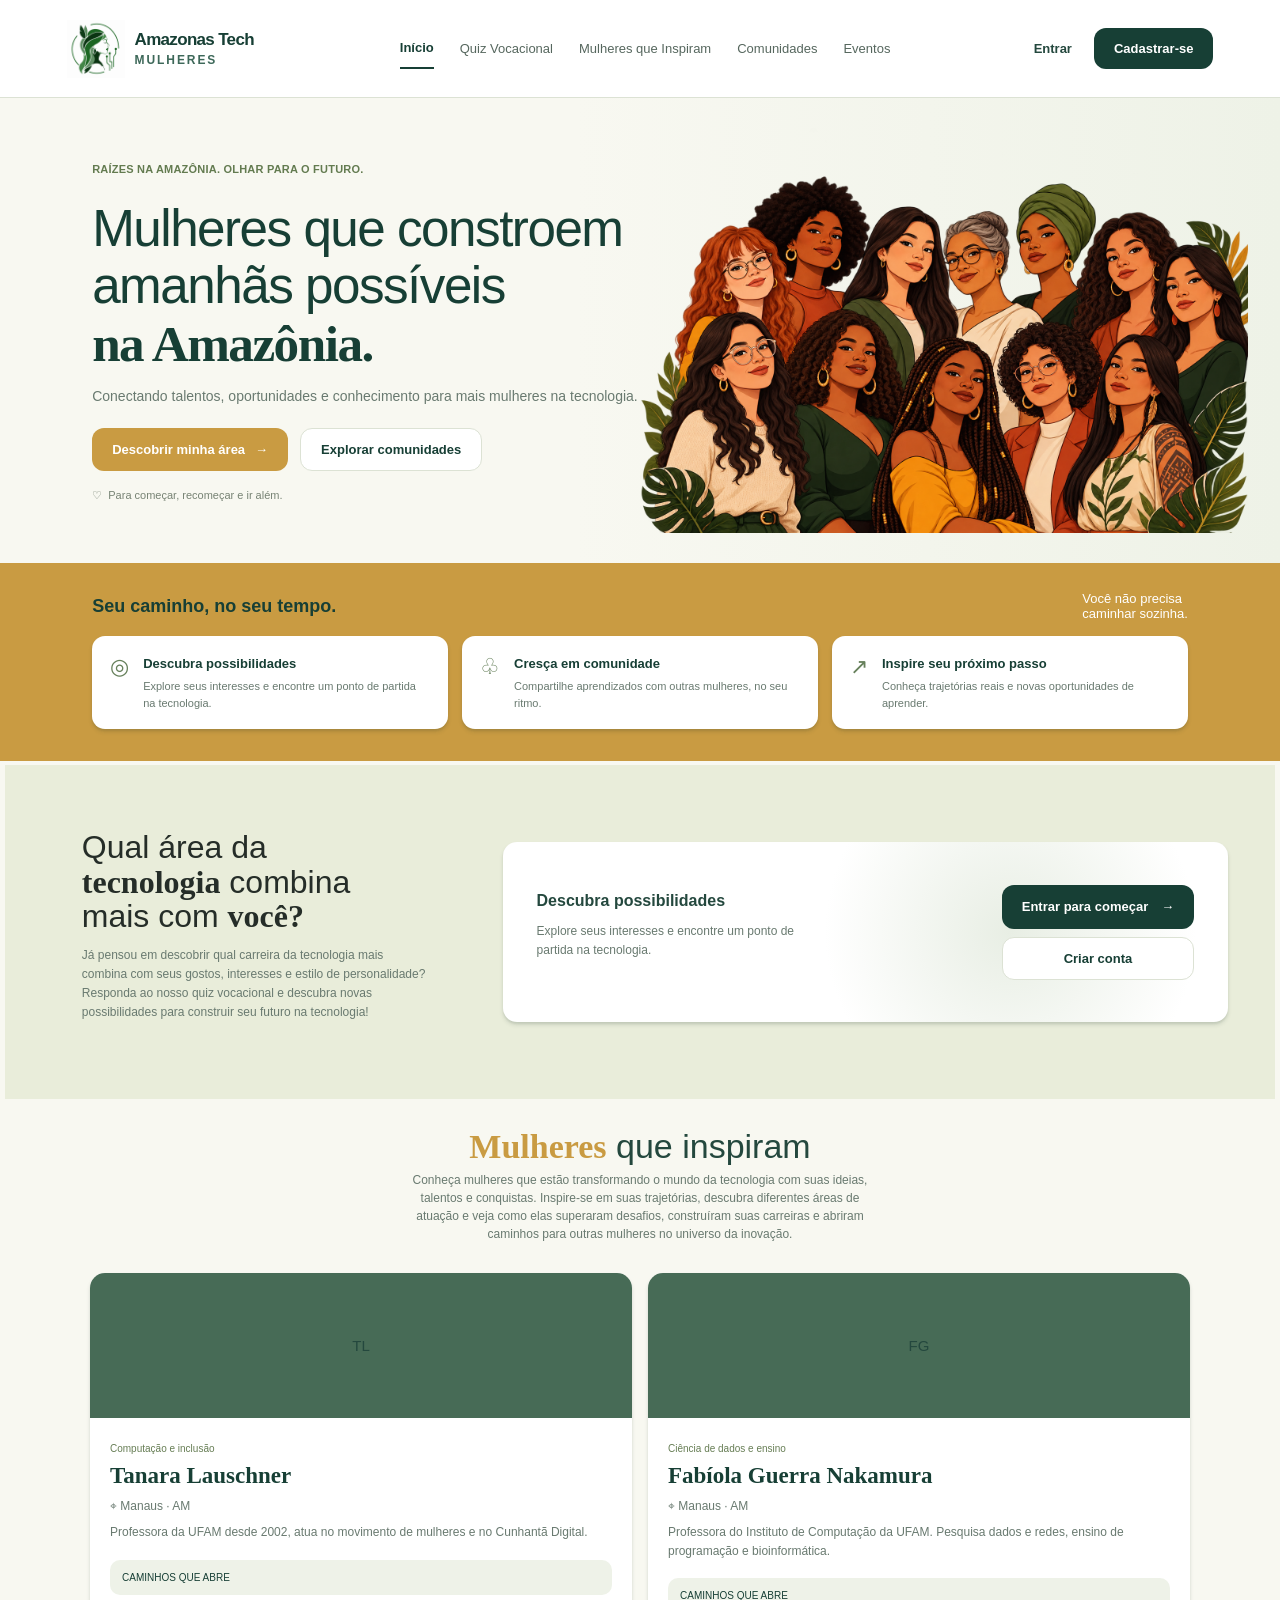
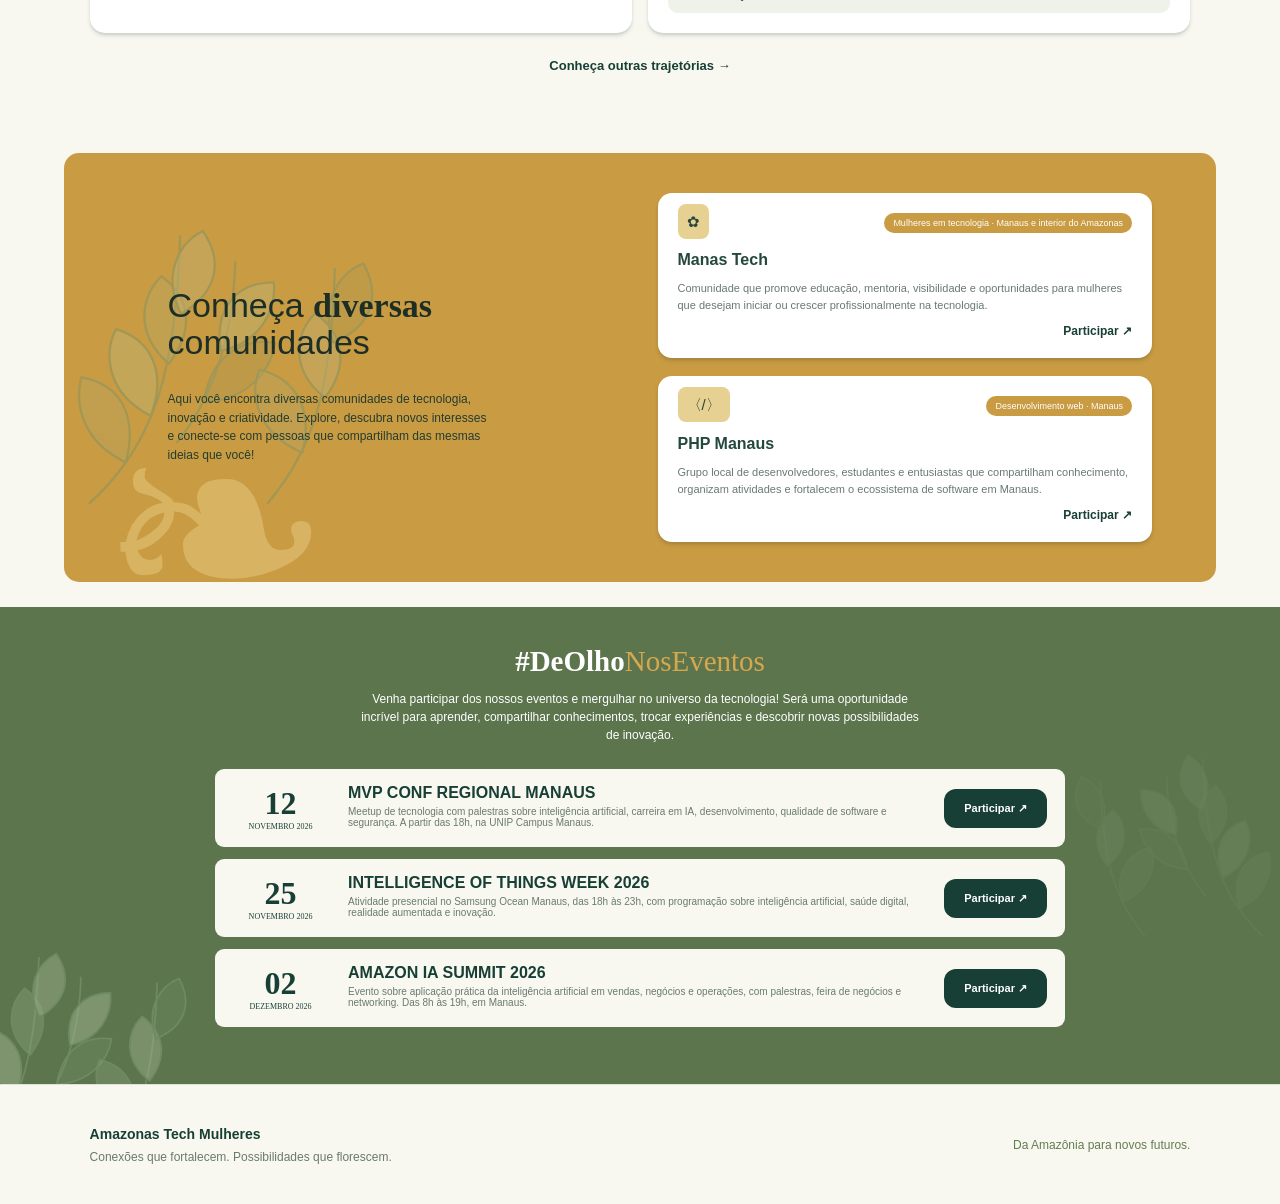
==== commit 7e746b45: "Update index.html" ====
--- a/index.html
+++ b/index.html
@@ -2,7 +2,7 @@
 <html lang="pt-BR">
 <head>
   <meta charset="UTF-8"><meta name="viewport" content="width=device-width, initial-scale=1.0">
-  <title>Amazonas Tech Mulheres</title><link rel="stylesheet" href="inicio.css">
+  <title>Amazonas Tech Mulheres</title><link rel="stylesheet" href="global.css">
 <link rel="stylesheet" href="inicio.css">
   <script defer src="app.js"></script>
 </head>
--- a/global.css
+++ b/global.css
@@ -0,0 +1,147 @@
+/* Estilos compartilhados */
+@import url("https://fonts.googleapis.com/css2?family=DM+Sans:wght@400;500;600;700&family=Playfair+Display:wght@700;800&display=swap");
+
+:root {--cream:#f8f8f1;--green:#173f35;--green2:#3d6859;--sage:#819b70;--pale:#e9edda;--gold:#c99b42;--gold-dark:#bd841d;--text:#24483e;--muted:#697a70;--line:#dce2d4;--white:#fff;--shadow:0 3px 4px #172e261f,0 2px 2px #172e2614}
+
+* {box-sizing:border-box}
+
+html {scroll-behavior:smooth}
+
+body {margin:0;background:var(--cream);color:var(--text);font-family:"DM Sans",Arial,sans-serif;font-size:15px}
+
+a {color:inherit;text-decoration:none}
+
+button,
+input {font:inherit}
+
+.site-header {height:98px;background:#fff;border-bottom:1px solid var(--line);display:flex;align-items:center;justify-content:space-between;padding:0 5.2%;gap:25px;position:relative;z-index:5}
+
+.brand {display:flex;align-items:center;gap:10px;min-width:190px;max-width:230px;color:var(--green);flex:none}
+
+.brand img {display:block;width:58px;height:58px;flex:none;object-fit:contain}
+
+.brand-name {font-family:"DM Sans",Arial,sans-serif;font-size:17px;line-height:1.05;font-weight:800;letter-spacing:-.04em;color:var(--green);white-space:nowrap}
+.brand-name small {display:block;font-size:12px;letter-spacing:.16em;text-transform:uppercase;font-weight:700;margin-top:5px;color:var(--green2)}
+
+.main-nav {display:flex;align-items:center;gap:26px}
+
+.main-nav a {font-size:13px;color:#56675e;padding:12px 0;white-space:nowrap}
+
+.main-nav a.active {font-weight:700;color:var(--green);border-bottom:2px solid var(--green)}
+
+.header-actions {display:flex;align-items:center;gap:22px;white-space:nowrap}
+
+.login-link {font-weight:600;font-size:13px}
+
+.btn {border:0;border-radius:12px;padding:13px 20px;display:inline-flex;align-items:center;justify-content:center;gap:10px;font-weight:600;font-size:13px;cursor:pointer;transition:.2s}
+
+.btn:hover {transform:translateY(-1px);filter:brightness(.98)}
+
+.btn-dark {background:var(--green);color:white}
+
+.btn-gold {background:var(--gold);color:#fff}
+
+.btn-outline {background:#fff;color:var(--green);border:1px solid var(--line)}
+
+.btn-sage {background:#819b70;color:#102c23}
+
+.btn-block {width:100%;margin-top:12px}
+
+.user-menu {border:0;background:var(--pale);color:var(--green);padding:12px 18px;border-radius:30px;font-weight:700;cursor:pointer;white-space:nowrap}
+.site-header.is-authenticated .header-actions > .auth-link {display:none}
+.site-header.is-authenticated .header-actions {margin-left:auto}
+.user-menu:hover {background:#dfe7d1}
+
+.mobile-toggle {display:none;background:none;border:0;font-size:25px;color:var(--green)}
+
+.eyebrow {font-size:11px;font-weight:700;color:#637b50;letter-spacing:.02em}
+
+.site-footer {min-height:120px;border-top:1px solid var(--line);display:flex;justify-content:space-between;align-items:center;padding:25px 7%;color:var(--muted);font-size:12px}
+
+.site-footer b {font-size:14px;color:var(--green)}
+
+.site-footer p {margin:8px 0 0}
+
+.site-footer>span {color:#637c50}
+
+h1 strong,
+h2 strong {font-family:"Playfair Display",serif;font-weight:800}
+
+.hero-buttons {display:flex;gap:12px;margin-top:24px}
+
+.soft-note {display:block;margin-top:18px;color:#778374;font-size:11px}
+
+.person-card {background:#fff;border-radius:15px;overflow:hidden;box-shadow:var(--shadow)}
+
+.person-top {height:145px;background:#476b56;display:flex;justify-content:center;align-items:center}
+
+.person-top img {width:112px;height:112px;object-fit:cover;border-radius:50%;border:3px solid #fff}
+
+.person-body {padding:20px}
+
+.person-body>small {font-size:10px;color:#667d54}
+
+.person-body h3 {font-family:"Playfair Display",serif;font-size:23px;margin:8px 0;color:var(--green)}
+
+.person-body p {font-size:12px;line-height:1.55;color:var(--muted);margin:7px 0}
+
+.tag-box {background:#eef2e8;border-radius:10px;padding:12px;margin-top:18px;font-size:10px;color:var(--green)}
+
+.tag-box p {margin-bottom:0;color:var(--text)}
+
+.pill {display:inline-block;border-radius:30px;background:#dfe8d7;padding:9px 14px;font-size:12px;font-weight:700;color:#637b50}
+
+.notice {background:#f8efd8;color:#8a5b12;border-radius:12px;padding:16px;font-size:12px;line-height:1.5;margin-top:20px}
+
+.progress-track {grid-column:1/-1;height:6px;border-radius:10px;background:#dce2d4;overflow:hidden}
+
+.progress-track span {display:block;height:100%;width:4%;background:var(--gold);border-radius:10px;transition:width .2s}
+
+.answer-list {display:grid;gap:12px}
+
+.answer-option {width:100%;border:1px solid var(--line);background:#fff;border-radius:13px;padding:17px 16px;display:flex;align-items:center;gap:15px;text-align:left;color:var(--text);cursor:pointer;min-height:62px}
+
+.answer-option:before {content:"";width:20px;height:20px;border:2px solid #91a294;border-radius:50%;flex:none}
+
+.answer-option.selected {background:#fff2dc;border:1.5px solid var(--gold-dark)}
+
+.answer-option.selected:before {content:"✓";display:grid;place-items:center;background:var(--gold-dark);border-color:var(--gold-dark);color:white;font-size:13px}
+
+.gold-page-hero {background:#c8932b;color:white;padding:35px 6.5% 25px}
+
+.gold-page-hero .eyebrow {color:#fff4dc}
+
+.gold-page-hero h1 {font-size:clamp(38px,5vw,62px);font-weight:400;margin:18px 0}
+
+.gold-page-hero p {font-size:16px;margin:0;line-height:1.5}
+
+@media (max-width:1000px) {
+.site-header {padding:0 3%;gap:12px}
+.brand {min-width:0;max-width:210px}
+.main-nav {gap:12px}
+.main-nav a {font-size:11px}
+.header-actions {gap:10px}
+}
+
+@media (max-width:720px) {
+.site-header {height:76px;padding:0 5%}
+.brand img {width:48px;height:48px}
+.brand-name {font-size:15px}
+.brand-name small {font-size:10px}
+.main-nav {display:none;position:absolute;top:76px;left:0;right:0;background:white;padding:15px 6%;box-shadow:var(--shadow);flex-direction:column;align-items:flex-start}
+.main-nav.open {display:flex}
+.main-nav a {font-size:14px}
+.header-actions .login-link,
+.header-actions>.btn {display:none}
+.mobile-toggle {display:block}
+.hero-buttons {flex-wrap:wrap}
+.answer-option {font-size:13px;padding:14px}
+.gold-page-hero {padding:30px 6%}
+.gold-page-hero h1 {font-size:39px}
+.site-footer {padding:22px 6%;gap:20px;align-items:flex-start;flex-direction:column}
+.site-footer>span {font-size:11px}
+}
+
+
+/* Ícone compartilhado das telas de acesso e do quiz */
+.key-icon {width:55px;height:55px;border-radius:20px;background:#f8efd9;color:var(--gold-dark);display:grid;place-items:center;font-size:25px}
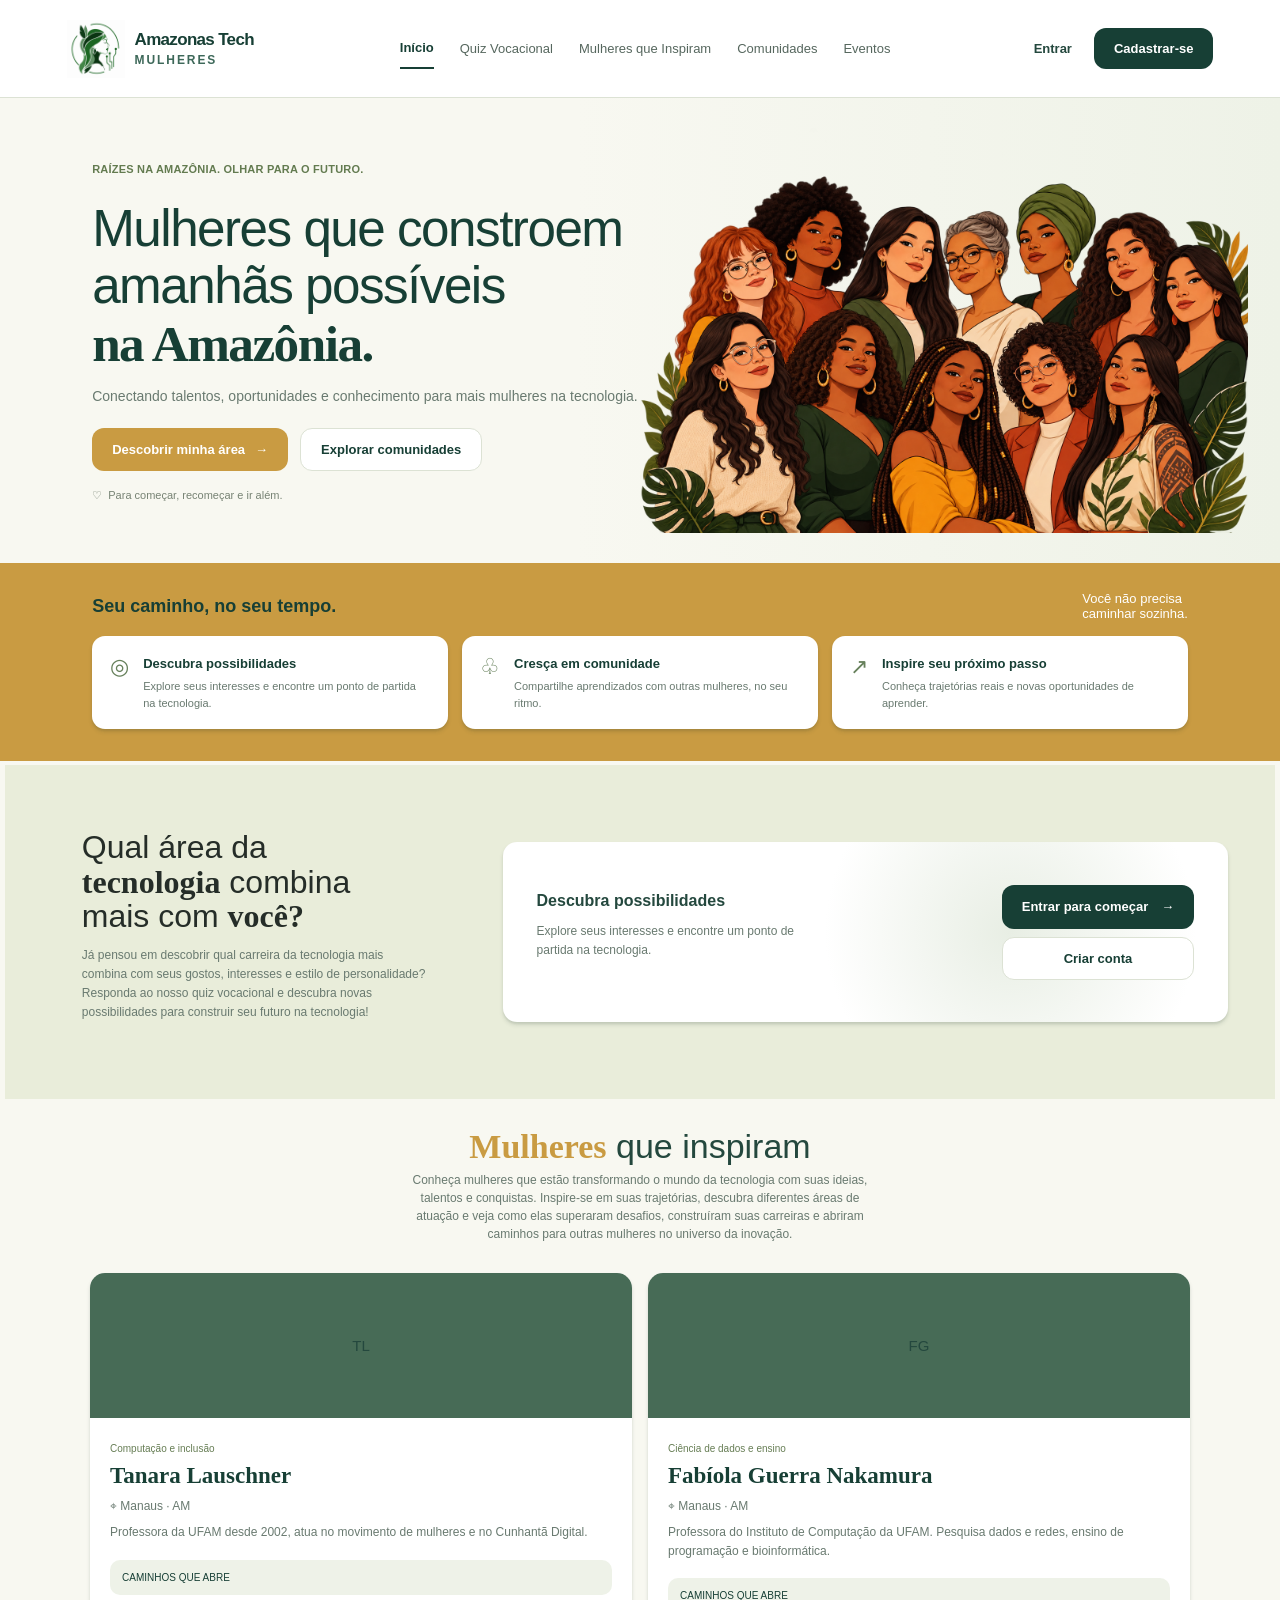
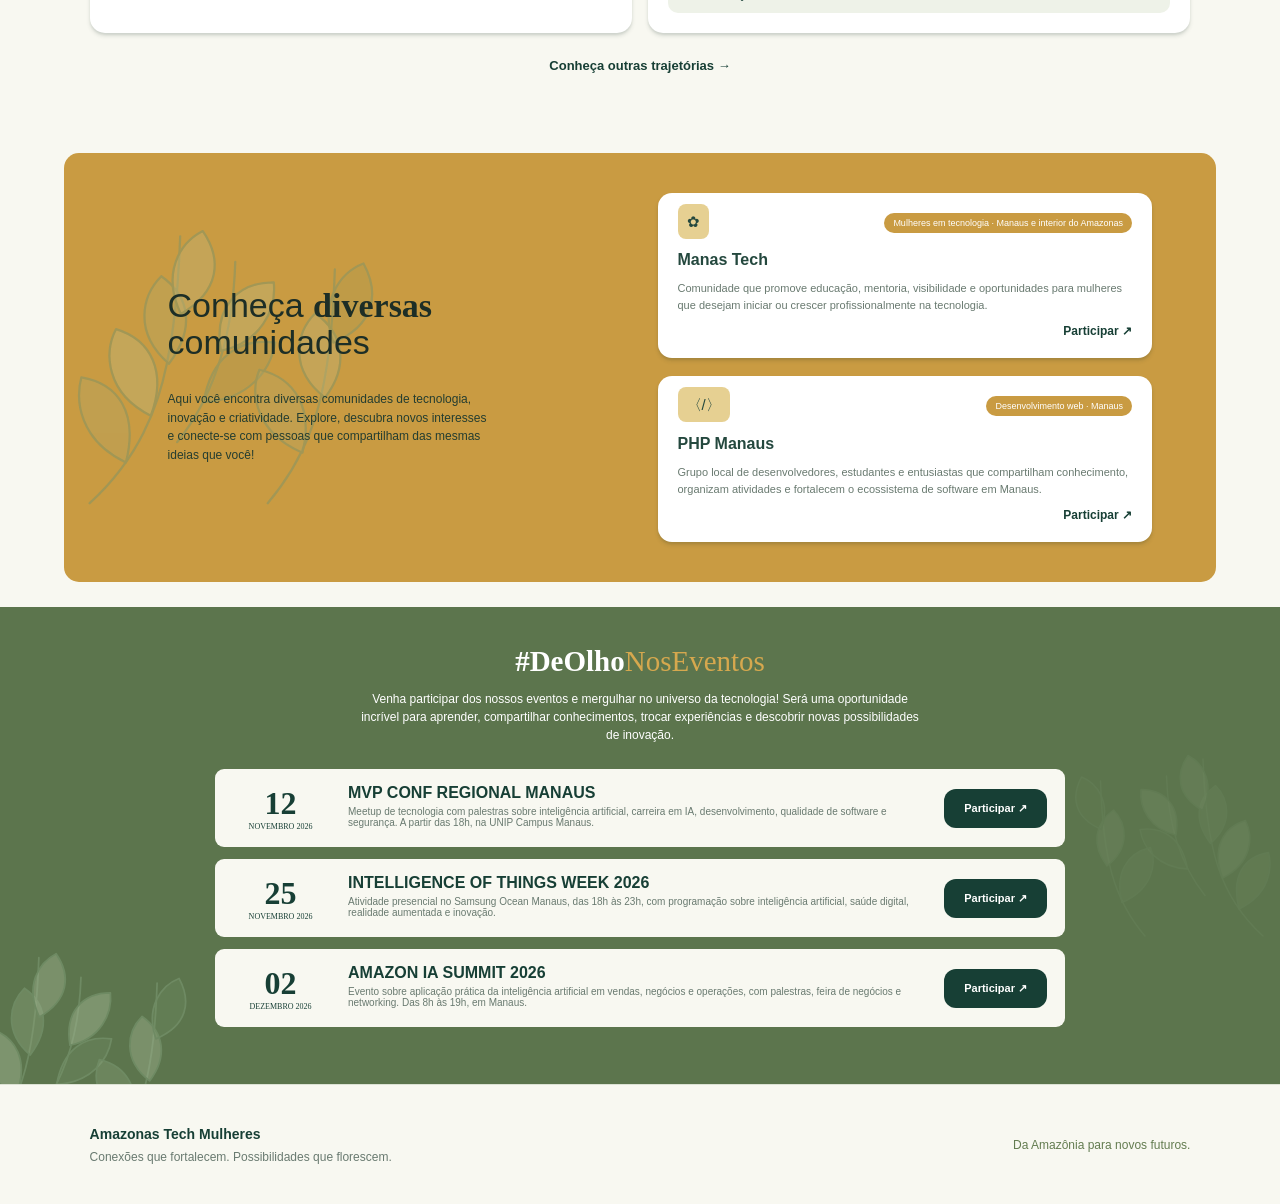
==== commit 81c1d690: "Update index.html" ====
--- a/index.html
+++ b/index.html
@@ -21,7 +21,7 @@
 <article class="person-card"><div class="person-top"><img src="https://www.ufam.edu.br/images/Artigos/2025/06-Junho/profa_Tanara.jpg" loading="lazy" alt="Retrato ilustrativo de Tanara Lauschner"></div><div class="person-body"><small>Computação e inclusão</small><h3>Tanara Lauschner</h3><p>⌖ Manaus · AM</p><p>Professora da UFAM desde 2002, atua no movimento de mulheres e no Cunhantã Digital.</p><div class="tag-box">CAMINHOS QUE ABRE</div></div></article>
 <article class="person-card"><div class="person-top"><img src="https://numeros.icomp.ufam.edu.br/public/avatar/user-17.jpg" loading="lazy" alt="Retrato ilustrativo de Fabíola Guerra"></div><div class="person-body"><small>Ciência de dados e ensino</small><h3>Fabíola Guerra Nakamura</h3><p>⌖ Manaus · AM</p><p>Professora do Instituto de Computação da UFAM. Pesquisa dados e redes, ensino de programação e bioinformática.</p><div class="tag-box">CAMINHOS QUE ABRE</div></div></article>
 </div><a class="text-link" href="mulheres.html">Conheça outras trajetórias →</a></section>
-<section class="community-feature botanical-panel"><div class="feature-leaf">❧</div><div class="feature-copy"><h2>Conheça <strong>diversas</strong><br>comunidades</h2><p>Aqui você encontra diversas comunidades de tecnologia, inovação e criatividade. Explore, descubra novos interesses e conecte-se com pessoas que compartilham das mesmas ideias que você!</p></div><div class="mini-community"><article><span>✿</span><small>Mulheres em tecnologia · Manaus e interior do Amazonas</small><h3>Manas Tech</h3><p>Comunidade que promove educação, mentoria, visibilidade e oportunidades para mulheres que desejam iniciar ou crescer profissionalmente na tecnologia.</p><a href="https://manastech.com.br/" target="_blank" rel="noopener">Participar ↗</a></article><article><span>〈/〉</span><small>Desenvolvimento web · Manaus</small><h3>PHP Manaus</h3><p>Grupo local de desenvolvedores, estudantes e entusiastas que compartilham conhecimento, organizam atividades e fortalecem o ecossistema de software em Manaus.</p><a href="https://phpmanaus.com.br/" target="_blank" rel="noopener">Participar ↗</a></article></div></section>
+<section class="community-feature botanical-panel"><div class="feature-leaf"></div><div class="feature-copy"><h2>Conheça <strong>diversas</strong><br>comunidades</h2><p>Aqui você encontra diversas comunidades de tecnologia, inovação e criatividade. Explore, descubra novos interesses e conecte-se com pessoas que compartilham das mesmas ideias que você!</p></div><div class="mini-community"><article><span>✿</span><small>Mulheres em tecnologia · Manaus e interior do Amazonas</small><h3>Manas Tech</h3><p>Comunidade que promove educação, mentoria, visibilidade e oportunidades para mulheres que desejam iniciar ou crescer profissionalmente na tecnologia.</p><a href="https://manastech.com.br/" target="_blank" rel="noopener">Participar ↗</a></article><article><span>〈/〉</span><small>Desenvolvimento web · Manaus</small><h3>PHP Manaus</h3><p>Grupo local de desenvolvedores, estudantes e entusiastas que compartilham conhecimento, organizam atividades e fortalecem o ecossistema de software em Manaus.</p><a href="https://phpmanaus.com.br/" target="_blank" rel="noopener">Participar ↗</a></article></div></section>
 <section class="events-feature botanical-panel"><div class="events-title"><h2>#DeOlho<span>NosEventos</span></h2><p>Venha participar dos nossos eventos e mergulhar no universo da tecnologia! Será uma oportunidade incrível para aprender, compartilhar conhecimentos, trocar experiências e descobrir novas possibilidades de inovação.</p></div><div class="event-ribbon"><b>12<small>NOVEMBRO 2026</small></b><div><h3>MVP CONF REGIONAL MANAUS</h3><p>Meetup de tecnologia com palestras sobre inteligência artificial, carreira em IA, desenvolvimento, qualidade de software e segurança. A partir das 18h, na UNIP Campus Manaus.</p></div><a class="btn btn-dark" href="https://portal.mvpconf.com.br/regional/manaus/novembro-2026/register" target="_blank" rel="noopener">Participar ↗</a></div><div class="event-ribbon"><b>25<small>NOVEMBRO 2026</small></b><div><h3>INTELLIGENCE OF THINGS WEEK 2026</h3><p>Atividade presencial no Samsung Ocean Manaus, das 18h às 23h, com programação sobre inteligência artificial, saúde digital, realidade aumentada e inovação.</p></div><a class="btn btn-dark" href="https://oceanbrasil.com/atividades/5330-INTELLIGENCE-OF-THINGS-WEEK-2026" target="_blank" rel="noopener">Participar ↗</a></div><div class="event-ribbon"><b>02<small>DEZEMBRO 2026</small></b><div><h3>AMAZON IA SUMMIT 2026</h3><p>Evento sobre aplicação prática da inteligência artificial em vendas, negócios e operações, com palestras, feira de negócios e networking. Das 8h às 19h, em Manaus.</p></div><a class="btn btn-dark" href="https://www.sympla.com.br/evento/amazon-ia-summit-2026/3591322" target="_blank" rel="noopener">Participar ↗</a></div></section>
 </main><footer class="site-footer"><div><b>Amazonas Tech Mulheres</b><p>Conexões que fortalecem. Possibilidades que florescem.</p></div><span>Da Amazônia para novos futuros.</span></footer>
 </body></html>
